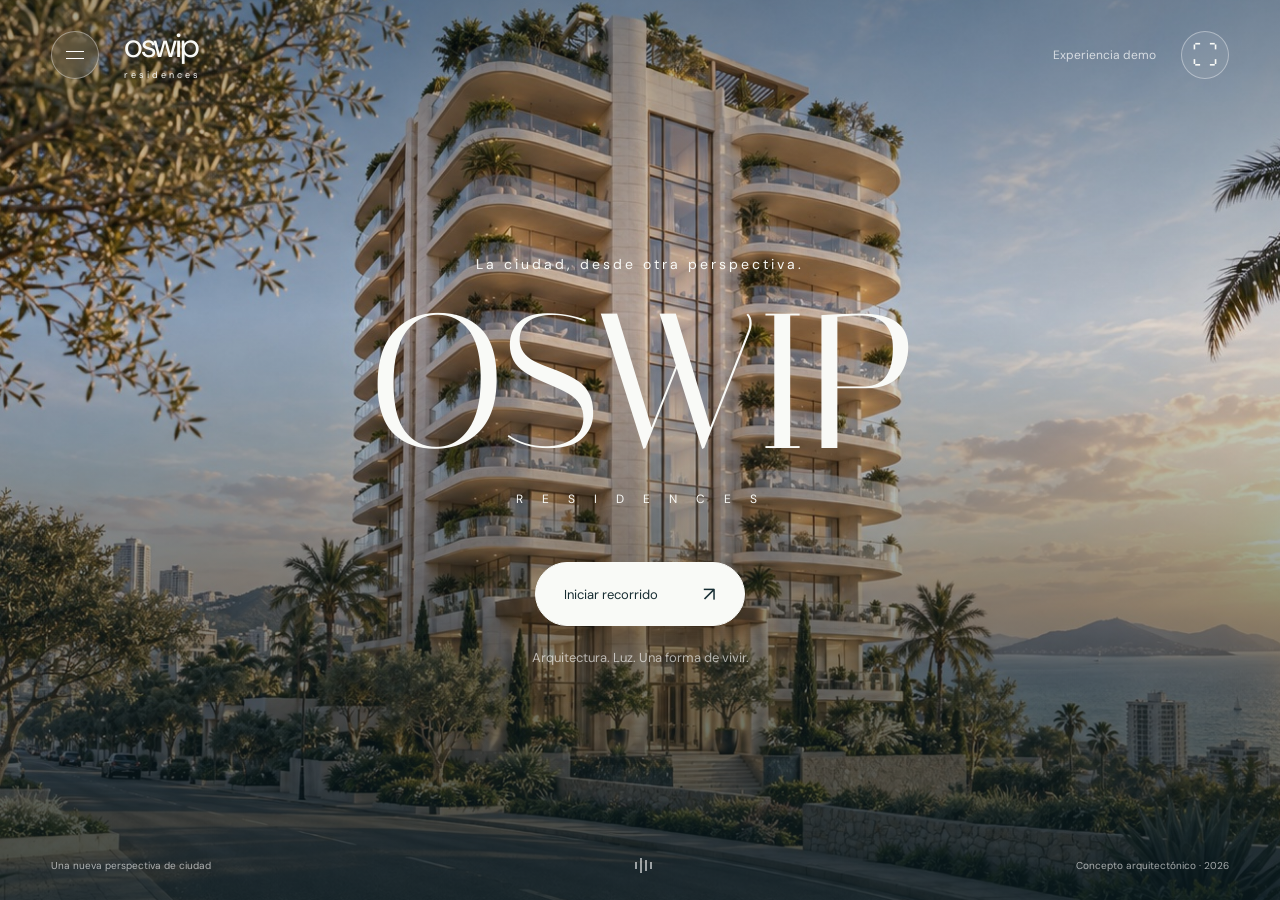
==== index.html @ 3907573b "Add interactive architectural render tour" ====
<!doctype html>
<html lang="es"><head><meta charset="utf-8"><meta name="viewport" content="width=device-width,initial-scale=1"><meta name="theme-color" content="#172d33"><meta name="description" content="OSWIP Residences. Una experiencia arquitectónica interactiva de demostración."><title>OSWIP · Residences</title><link rel="stylesheet" href="style.css"></head><body>
<div class="scene" id="scene"></div><div class="shade"></div>
<header><button class="circle" id="menuButton" aria-label="Abrir menú" aria-expanded="false"><span></span><span></span></button><a class="brand" href="#inicio">oswip<span>residences</span></a><div class="header-right"><span class="demo">Experiencia demo</span><button class="circle" id="fullscreen" aria-label="Pantalla completa">⛶</button></div></header>
<nav id="menu" hidden><button class="close" aria-label="Cerrar menú">×</button><p>Descubre otra forma de vivir</p><a href="#inicio">Inicio</a><a href="#recorrido">Recorrido con renders</a><a href="#proyecto">El proyecto</a><a href="#residencias">Residencias</a><a href="#espacios">Los espacios</a><a href="#contacto">Conversemos</a><small>OSWIP · Arquitectura que se vive.</small></nav>
<main id="content"></main>
<footer><span id="footnote">Una nueva perspectiva de ciudad</span><div class="sound"><span></span><span></span><span></span><span></span></div><span>Concepto arquitectónico · 2026</span></footer>
<dialog id="gallery"><button class="close" aria-label="Cerrar galería">×</button><img alt="Vista ampliada de arquitectura"><p></p></dialog>
<script src="app.js"></script></body></html>
---- style.css ----
@import url('https://fonts.googleapis.com/css2?family=DM+Sans:wght@400;500;600&family=Italiana&display=swap');
:root{--ink:#172d33;--white:#f9faf7;--accent:#d8e6bc}*{box-sizing:border-box}body{margin:0;color:var(--white);font-family:'DM Sans',sans-serif;background:var(--ink)}button,a,select{ -webkit-tap-highlight-color:transparent}button,a{cursor:pointer}button,input,select{font:inherit}button{color:inherit}a{color:inherit;text-decoration:none}button:focus-visible,a:focus-visible,select:focus-visible{outline:3px solid var(--accent);outline-offset:5px}.scene,.shade{position:fixed;inset:0;z-index:-2}.scene{background:url('assets/render-exterior.jpg') center 56%/cover;transition:background-image .5s;transform:scale(1.015)}.shade{z-index:-1;background:linear-gradient(180deg,rgba(10,28,33,.36),rgba(10,28,33,.12) 35%,rgba(10,28,33,.78))}header{height:110px;padding:28px 4vw;display:flex;align-items:center;gap:25px}.circle{border:1px solid #ffffff60;background:#ffffff12;backdrop-filter:blur(10px);width:48px;height:48px;border-radius:50%;display:grid;place-content:center;gap:6px;font-size:26px}.circle span{width:18px;height:1px;background:white}.brand{font-size:33px;letter-spacing:-2px;line-height:.9}.brand span{display:block;font-size:9px;letter-spacing:3px;margin-top:10px}.header-right{margin-left:auto;display:flex;gap:25px;align-items:center}.demo{font-size:12px;color:#ffffffb5}main{min-height:calc(100svh - 180px);padding:45px 8vw 65px;display:flex;flex-direction:column;justify-content:center}.intro{text-align:center;align-items:center}.intro p{font-size:14px;letter-spacing:3px}.intro h1{font-family:Italiana,Georgia,serif;font-size:clamp(80px,15vw,220px);font-weight:400;letter-spacing:-5px;margin:8px 0 12px;line-height:1}.intro .sub{font-size:12px;letter-spacing:8px;margin-bottom:55px}.pill{display:inline-flex;align-items:center;justify-content:space-between;gap:45px;border-radius:40px;padding:18px 28px;border:1px solid #ffffff80;background:transparent;color:white;font-size:13px;min-width:210px}.pill.light{background:var(--white);color:var(--ink);border-color:var(--white)}.pill b{font-size:20px;font-weight:400}.intro .caption{letter-spacing:0;font-size:13px;color:#ffffffa0;margin-top:23px}footer{height:70px;padding:0 4vw;display:flex;align-items:center;justify-content:space-between;font-size:10px;color:#ffffffa0;gap:15px}.sound{display:flex;align-items:center;gap:3px}.sound span{background:#ffffff90;width:2px;height:7px}.sound span:nth-child(2){height:15px}.sound span:nth-child(3){height:11px}nav{position:fixed;inset:0;z-index:5;background:#172d33f7;padding:10vh 12vw;backdrop-filter:blur(18px)}nav[hidden]{display:none}nav a{display:block;font:clamp(30px,5vw,65px) Italiana,Georgia,serif;margin:14px 0}nav a:hover{color:var(--accent)}nav p,nav small{color:#ffffff80;font-size:12px}nav small{display:block;margin-top:40px}.close{position:absolute;right:35px;top:25px;border:0;background:none;font-size:40px;font-weight:400}.section-title{font:400 clamp(48px,7vw,100px)/1.05 Italiana,Georgia,serif;margin:15px 0 30px;max-width:760px}.lead{font-size:15px;line-height:1.8;max-width:430px;color:#ffffffbd}.eyebrow{font-size:12px;color:var(--accent)}.split{display:grid;grid-template-columns:1.2fr 1fr;align-items:center;gap:8vw}.panel{background:#f6f8f3;color:var(--ink);padding:35px;border-radius:4px;max-width:500px}.panel h2{font:40px Italiana;margin:0 0 25px}.filters{display:flex;gap:8px;margin-bottom:25px}.filters button{padding:10px 15px;border:1px solid #172d3330;background:none;color:var(--ink);border-radius:30px;font-size:12px}.filters button.active{background:var(--ink);color:white}.unit{display:flex;justify-content:space-between;padding:15px 0;border-top:1px solid #172d3320;font-size:13px}.unit strong{font-size:25px;font-weight:400}.unit small{display:block;color:#617173;font-size:11px;margin-top:6px}.plan{height:160px;background:#e9eee4;margin-bottom:20px;display:grid;place-items:center}.plan svg{height:140px;max-width:100%;stroke:#526763;fill:none;stroke-width:3}.panel .pill{color:var(--ink);border-color:#172d3340;width:100%;margin-top:15px}.gallery-grid{display:grid;grid-template-columns:1fr 1fr;gap:20px;margin-top:20px}.photo{border:0;padding:0;position:relative;background:#172d33;text-align:left;height:310px;overflow:hidden;border-radius:3px}.photo img{width:100%;height:100%;object-fit:cover;transition:transform .6s}.photo:hover img{transform:scale(1.04)}.photo span{position:absolute;bottom:0;left:0;right:0;padding:45px 25px 22px;background:linear-gradient(transparent,#0009);font-size:16px}.photo b{float:right;font-weight:400}dialog{padding:0;border:0;background:#172d33;color:white;max-width:90vw;width:1100px}dialog::backdrop{background:#061317e8}dialog img{width:100%;max-height:80svh;object-fit:contain}dialog p{padding:0 20px}dialog .close{background:#172d33;border-radius:50%;width:46px;height:46px;line-height:40px}.contact-card{border-left:1px solid #ffffff50;padding-left:40px}.contact-card h2{font:40px Italiana}.contact-card p{line-height:1.8;color:#ffffffa0}.notice{font-size:11px!important;max-width:370px}main>section{animation:enter .7s ease}@keyframes enter{from{opacity:0;transform:translateY(12px)}to{opacity:1;transform:none}}@media(max-width:700px){header{height:95px;padding:22px;gap:16px}.brand{font-size:29px}.demo{display:none}main{padding:25px 25px 45px;min-height:calc(100svh - 165px)}.intro h1{font-size:25vw;letter-spacing:-3px}.intro .sub{letter-spacing:5px;font-size:10px}.intro p{font-size:11px;letter-spacing:1px}.split{grid-template-columns:1fr;gap:30px}.section-title{font-size:55px}.lead{font-size:13px}.panel{padding:25px;max-width:none}.gallery-grid{grid-template-columns:1fr}.photo{height:230px}footer{padding:15px 22px;font-size:9px}footer>span:last-child{max-width:120px;text-align:right}.contact-card{padding-left:20px}.circle{width:42px;height:42px}}@media(prefers-reduced-motion:reduce){*,*::before,*::after{animation:none!important;transition:none!important}}
.in-tour .shade{background:linear-gradient(180deg,#07191d85,transparent 28%,transparent 58%,#07191deb)}.in-tour .scene{transition:background-image .4s,transform .4s,background-position .4s}.in-tour main{padding:0;position:relative;min-height:calc(100svh - 180px)}.tour{min-height:calc(100svh - 180px);width:100%;position:relative;display:flex;flex-direction:column;justify-content:space-between}.tour-heading{padding:15px 4vw;pointer-events:none;text-shadow:0 2px 12px #0009}.tour-heading h1{font:48px Italiana,Georgia,serif;margin:10px 0}.tour-heading p{font-size:13px;margin:0;color:#fff}.hotspot{position:absolute;transform:translate(-50%,-50%);display:grid;justify-items:center;gap:12px;border:0;background:none;z-index:1}.hotspot>span{display:grid;place-content:center;width:56px;height:56px;background:#f9faf7e8;color:#172d33;font-size:28px;border:1px solid white;border-radius:50%;box-shadow:0 0 0 9px #ffffff28,0 4px 20px #0004}.hotspot small{font-size:12px;background:#172d33e6;padding:8px 14px;border-radius:20px;white-space:nowrap}.tour-toolbar{padding:25px 4vw 0;z-index:2;margin-top:240px}.tour-tabs{display:flex;gap:12px;justify-content:center}.tour-tabs button{position:relative;width:150px;height:80px;overflow:hidden;border:2px solid transparent;border-radius:6px;background:#172d33;padding:0}.tour-tabs button.active{border-color:var(--accent)}.tour-tabs img{width:100%;height:100%;object-fit:cover;opacity:.65}.tour-tabs span{position:absolute;inset:auto 0 8px;font-size:11px;text-shadow:0 1px 5px black}.tour-controls{display:flex;justify-content:center;align-items:center;gap:15px;margin-top:20px}.tour-controls button{width:36px;height:36px;border:1px solid #ffffff60;background:#172d3380;border-radius:50%;font-size:20px}.tour-controls span{font-size:11px;min-width:32px;text-align:center}.tour-toolbar>p{text-align:center;font-size:10px;color:#ffffffa0}.in-tour footer{height:60px}@media(max-width:700px){.tour-heading{padding:10px 24px}.tour-heading h1{font-size:35px}.tour-heading p{font-size:11px;max-width:270px}.tour-tabs{gap:8px}.tour-tabs button{width:100px;height:64px}.tour-tabs span{font-size:10px}.tour-toolbar{padding:20px 18px 0;margin-top:290px}.hotspot>span{width:46px;height:46px}.hotspot small{font-size:10px}.in-tour .scene{background-size:auto 100%}.tour{min-height:calc(100svh - 160px)}}
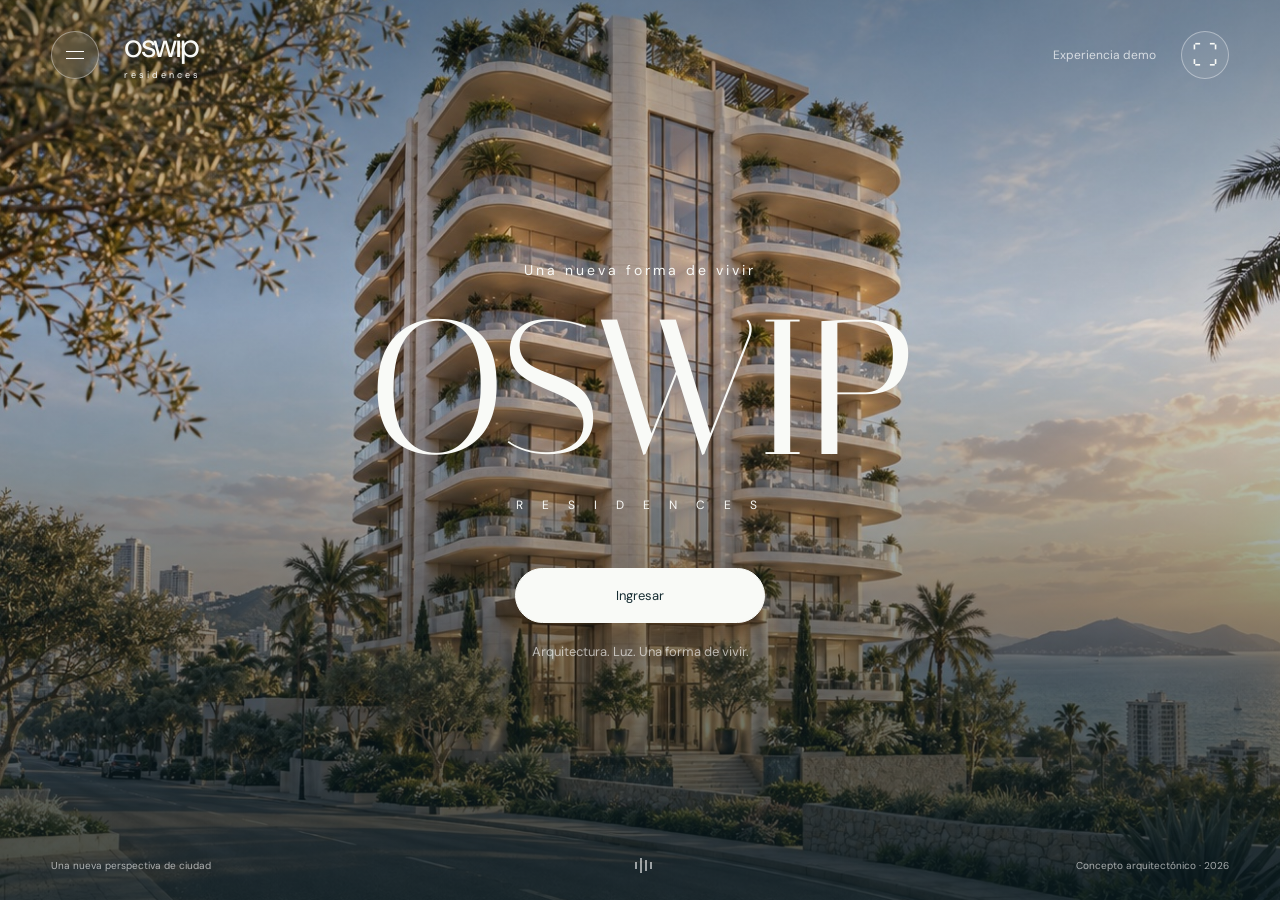
==== commit 9e69baf4: "Restore entry screen and add true spherical 360 point tour" ====
--- a/index.html
+++ b/index.html
@@ -1,9 +1,9 @@
 <!doctype html>
-<html lang="es"><head><meta charset="utf-8"><meta name="viewport" content="width=device-width,initial-scale=1"><meta name="theme-color" content="#172d33"><meta name="description" content="OSWIP Residences. Una experiencia arquitectónica interactiva de demostración."><title>OSWIP · Residences</title><link rel="stylesheet" href="style.css"></head><body>
+<html lang="es"><head><meta charset="utf-8"><meta name="viewport" content="width=device-width,initial-scale=1"><meta name="theme-color" content="#172d33"><meta name="description" content="OSWIP Residences. Una experiencia arquitectónica interactiva de demostración."><title>OSWIP · Residences</title><link rel="stylesheet" href="vendor/pannellum.css"><link rel="stylesheet" href="style.css?v=sphere-tour-4"></head><body>
 <div class="scene" id="scene"></div><div class="shade"></div>
 <header><button class="circle" id="menuButton" aria-label="Abrir menú" aria-expanded="false"><span></span><span></span></button><a class="brand" href="#inicio">oswip<span>residences</span></a><div class="header-right"><span class="demo">Experiencia demo</span><button class="circle" id="fullscreen" aria-label="Pantalla completa">⛶</button></div></header>
 <nav id="menu" hidden><button class="close" aria-label="Cerrar menú">×</button><p>Descubre otra forma de vivir</p><a href="#inicio">Inicio</a><a href="#recorrido">Recorrido con renders</a><a href="#proyecto">El proyecto</a><a href="#residencias">Residencias</a><a href="#espacios">Los espacios</a><a href="#contacto">Conversemos</a><small>OSWIP · Arquitectura que se vive.</small></nav>
 <main id="content"></main>
 <footer><span id="footnote">Una nueva perspectiva de ciudad</span><div class="sound"><span></span><span></span><span></span><span></span></div><span>Concepto arquitectónico · 2026</span></footer>
 <dialog id="gallery"><button class="close" aria-label="Cerrar galería">×</button><img alt="Vista ampliada de arquitectura"><p></p></dialog>
-<script src="app.js"></script></body></html>
+<script src="vendor/pannellum.js"></script><script src="app.js?v=sphere-tour-4"></script></body></html>
--- a/vendor/pannellum.css
+++ b/vendor/pannellum.css
@@ -0,0 +1,2 @@
+/* Pannellum 2.5.7, https://github.com/mpetroff/pannellum */
+.pnlm-container{margin:0;padding:0;overflow:hidden;position:relative;cursor:default;width:100%;height:100%;font-family:Helvetica,"Nimbus Sans L","Liberation Sans",Arial,sans-serif;background:#f4f4f4 url('data:image/svg+xml,%3Csvg%20xmlns%3D%22http%3A%2F%2Fwww.w3.org%2F2000%2Fsvg%22%20width%3D%2267%22%20height%3D%22100%22%20viewBox%3D%220%200%2067%20100%22%3E%0A%3Cpath%20stroke%3D%22%23ccc%22%20fill%3D%22none%22%20d%3D%22M33.5%2C50%2C0%2C63%2C33.5%2C75%2C67%2C63%2C33.5%2C50m-33.5-50%2C67%2C25m-0.5%2C0%2C0%2C75m-66.5-75%2C67-25m-33.5%2C75%2C0%2C25m0-100%2C0%2C50%22%2F%3E%0A%3C%2Fsvg%3E%0A') repeat;-webkit-user-select:none;-khtml-user-select:none;-moz-user-select:none;-o-user-select:none;-ms-user-select:none;user-select:none;outline:0;line-height:1.4;contain:content}.pnlm-container *{box-sizing:content-box}.pnlm-ui{position:absolute;width:100%;height:100%;z-index:1}.pnlm-grab{cursor:grab;cursor:url('data:image/svg+xml,%3Csvg%20xmlns%3D%22http%3A%2F%2Fwww.w3.org%2F2000%2Fsvg%22%20height%3D%2226%22%20width%3D%2226%22%3E%0A%3Cpath%20stroke%3D%22%23000%22%20stroke-width%3D%221px%22%20fill%3D%22%23fff%22%20d%3D%22m15.3%2020.5s6.38-6.73%204.64-8.24-3.47%201.01-3.47%201.01%203.61-5.72%201.41-6.49c-2.2-0.769-3.33%204.36-3.33%204.36s0.873-5.76-1.06-5.76-1.58%205.39-1.58%205.39-0.574-4.59-2.18-4.12c-1.61%200.468-0.572%205.51-0.572%205.51s-1.58-4.89-2.93-3.79c-1.35%201.11%200.258%205.25%200.572%206.62%200.836%202.43%202.03%202.94%202.17%205.55%22%2F%3E%0A%3C%2Fsvg%3E%0A') 12 8,default}.pnlm-grabbing{cursor:grabbing;cursor:url('data:image/svg+xml,%3Csvg%20xmlns%3D%22http%3A%2F%2Fwww.w3.org%2F2000%2Fsvg%22%20height%3D%2226%22%20width%3D%2226%22%3E%0A%3Cpath%20stroke%3D%22%23000%22%20stroke-width%3D%221px%22%20fill%3D%22%23fff%22%20d%3D%22m15.3%2020.5s5.07-5.29%203.77-6.74c-1.31-1.45-2.53%200.14-2.53%200.14s2.74-3.29%200.535-4.06c-2.2-0.769-2.52%201.3-2.52%201.3s0.81-2.13-1.12-2.13-1.52%201.77-1.52%201.77-0.261-1.59-1.87-1.12c-1.61%200.468-0.874%202.17-0.874%202.17s-0.651-1.55-2-0.445c-1.35%201.11-0.68%202.25-0.365%203.62%200.836%202.43%202.03%202.94%202.17%205.55%22%2F%3E%0A%3C%2Fsvg%3E%0A') 12 8,default}.pnlm-sprite{background-image:url('data:image/svg+xml,%3Csvg%20xmlns%3D%22http%3A%2F%2Fwww.w3.org%2F2000%2Fsvg%22%20width%3D%2226%22%20height%3D%22208%22%3E%0A%3Ccircle%20fill-opacity%3D%22.78%22%20cy%3D%22117%22%20cx%3D%2213%22%20r%3D%2211%22%20fill%3D%22%23fff%22%2F%3E%0A%3Ccircle%20fill-opacity%3D%22.78%22%20cy%3D%22143%22%20cx%3D%2213%22%20r%3D%2211%22%20fill%3D%22%23fff%22%2F%3E%0A%3Ccircle%20cy%3D%22169%22%20cx%3D%2213%22%20r%3D%227%22%20fill%3D%22none%22%20stroke%3D%22%23000%22%20stroke-width%3D%222%22%2F%3E%0A%3Ccircle%20cy%3D%22195%22%20cx%3D%2213%22%20r%3D%227%22%20fill%3D%22none%22%20stroke%3D%22%23000%22%20stroke-width%3D%222%22%2F%3E%0A%3Ccircle%20cx%3D%2213%22%20cy%3D%22195%22%20r%3D%222.5%22%2F%3E%0A%3Cpath%20d%3D%22m5%2083v6h2v-4h4v-2zm10%200v2h4v4h2v-6zm-5%205v6h6v-6zm-5%205v6h6v-2h-4v-4zm14%200v4h-4v2h6v-6z%22%2F%3E%0A%3Cpath%20d%3D%22m13%20110a7%207%200%200%200%20-7%207%207%207%200%200%200%207%207%207%207%200%200%200%207%20-7%207%207%200%200%200%20-7%20-7zm-1%203h2v2h-2zm0%203h2v5h-2z%22%2F%3E%0A%3Cpath%20d%3D%22m5%2057v6h2v-4h4v-2zm10%200v2h4v4h2v-6zm-10%2010v6h6v-2h-4v-4zm14%200v4h-4v2h6v-6z%22%2F%3E%0A%3Cpath%20d%3D%22m17%2038v2h-8v-2z%22%2F%3E%0A%3Cpath%20d%3D%22m12%209v3h-3v2h3v3h2v-3h3v-2h-3v-3z%22%2F%3E%0A%3Cpath%20d%3D%22m13%20136-6.125%206.125h4.375v7.875h3.5v-7.875h4.375z%22%2F%3E%0A%3Cpath%20d%3D%22m10.428%20173.33v-5.77l5-2.89v5.77zm1-1.73%203-1.73-3.001-1.74z%22%2F%3E%0A%3C%2Fsvg%3E%0A')}.pnlm-container:-moz-full-screen{height:100%!important;width:100%!important;position:static!important}.pnlm-container:-webkit-full-screen{height:100%!important;width:100%!important;position:static!important}.pnlm-container:-ms-fullscreen{height:100%!important;width:100%!important;position:static!important}.pnlm-container:fullscreen{height:100%!important;width:100%!important;position:static!important}.pnlm-render-container{cursor:inherit;position:absolute;height:100%;width:100%}.pnlm-controls{margin-top:4px;background-color:#fff;border:1px solid #999;border-color:rgba(0,0,0,0.4);border-radius:3px;cursor:pointer;z-index:2;-webkit-transform:translateZ(9999px);transform:translateZ(9999px)}.pnlm-control:hover{background-color:#f8f8f8}.pnlm-controls-container{position:absolute;top:0;left:4px;z-index:1}.pnlm-zoom-controls{width:26px;height:52px}.pnlm-zoom-in{width:100%;height:50%;position:absolute;top:0;border-radius:3px 3px 0 0}.pnlm-zoom-out{width:100%;height:50%;position:absolute;bottom:0;background-position:0 -26px;border-top:1px solid #ddd;border-top-color:rgba(0,0,0,0.10);border-radius:0 0 3px 3px}.pnlm-fullscreen-toggle-button,.pnlm-orientation-button,.pnlm-hot-spot-debug-indicator{width:26px;height:26px}.pnlm-hot-spot-debug-indicator{position:absolute;top:50%;left:50%;width:26px;height:26px;margin:-13px 0 0 -13px;background-color:rgba(255,255,255,0.5);border-radius:13px;display:none}.pnlm-orientation-button-inactive{background-position:0 -156px}.pnlm-orientation-button-active{background-position:0 -182px}.pnlm-fullscreen-toggle-button-inactive{background-position:0 -52px}.pnlm-fullscreen-toggle-button-active{background-position:0 -78px}.pnlm-panorama-info{position:absolute;bottom:4px;background-color:rgba(0,0,0,0.7);border-radius:0 3px 3px 0;padding-right:10px;color:#fff;text-align:left;display:none;z-index:2;-webkit-transform:translateZ(9999px);transform:translateZ(9999px)}.pnlm-title-box{position:relative;font-size:20px;display:table;padding-left:5px;margin-bottom:3px}.pnlm-author-box{position:relative;font-size:12px;display:table;padding-left:5px}.pnlm-load-box{position:absolute;top:50%;left:50%;width:200px;height:150px;margin:-75px 0 0 -100px;background-color:rgba(0,0,0,0.7);border-radius:3px;text-align:center;font-size:20px;display:none;color:#fff}.pnlm-load-box p{margin:20px 0}.pnlm-lbox{position:absolute;top:50%;left:50%;width:20px;height:20px;margin:-10px 0 0 -10px;display:none}.pnlm-loading{animation-duration:1.5s;-webkit-animation-duration:1.5s;animation-name:pnlm-mv;-webkit-animation-name:pnlm-mv;animation-iteration-count:infinite;-webkit-animation-iteration-count:infinite;animation-timing-function:linear;-webkit-animation-timing-function:linear;height:10px;width:10px;background-color:#fff;position:relative}@keyframes pnlm-mv{from{left:0;top:0}25%{left:10px;top:0}50%{left:10px;top:10px}75%{left:0;top:10px}to{left:0;top:0}}@-webkit-keyframes pnlm-mv{from{left:0;top:0}25%{left:10px;top:0}50%{left:10px;top:10px}75%{left:0;top:10px}to{left:0;top:0}}.pnlm-load-button{position:absolute;top:50%;left:50%;width:200px;height:100px;margin:-50px 0 0 -100px;background-color:rgba(0,0,0,.7);border-radius:3px;text-align:center;font-size:20px;display:table;color:#fff;cursor:pointer}.pnlm-load-button:hover{background-color:rgba(0,0,0,.8)}.pnlm-load-button p{display:table-cell;vertical-align:middle}.pnlm-info-box{font-size:15px;position:absolute;top:50%;left:50%;width:200px;height:150px;margin:-75px 0 0 -100px;background-color:#000;border-radius:3px;display:table;text-align:center;color:#fff;table-layout:fixed}.pnlm-info-box a,.pnlm-author-box a{color:#fff;word-wrap:break-word;overflow-wrap:break-word}.pnlm-info-box p{display:table-cell;vertical-align:middle;padding:0 5px 0 5px}.pnlm-error-msg{display:none}.pnlm-about-msg{font-size:11px;line-height:11px;color:#fff;padding:5px 8px 5px 8px;background:rgba(0,0,0,0.7);border-radius:3px;position:absolute;top:50px;left:50px;display:none;opacity:0;-moz-transition:opacity .3s ease-in-out;-webkit-transition:opacity .3s ease-in-out;-o-transition:opacity .3s ease-in-out;-ms-transition:opacity .3s ease-in-out;transition:opacity .3s ease-in-out;z-index:1}.pnlm-about-msg a:link,.pnlm-about-msg a:visited{color:#fff}.pnlm-about-msg a:hover,.pnlm-about-msg a:active{color:#eee}.pnlm-hotspot-base{position:absolute;visibility:hidden;cursor:default;vertical-align:middle;top:0;z-index:1}.pnlm-hotspot{height:26px;width:26px;border-radius:13px}.pnlm-hotspot:hover{background-color:rgba(255,255,255,0.2)}.pnlm-hotspot.pnlm-info{background-position:0 -104px}.pnlm-hotspot.pnlm-scene{background-position:0 -130px}div.pnlm-tooltip span{visibility:hidden;position:absolute;border-radius:3px;background-color:rgba(0,0,0,0.7);color:#fff;text-align:center;max-width:200px;padding:5px 10px;margin-left:-220px;cursor:default}div.pnlm-tooltip:hover span{visibility:visible}div.pnlm-tooltip:hover span:after{content:'';position:absolute;width:0;height:0;border-width:10px;border-style:solid;border-color:rgba(0,0,0,0.7) transparent transparent transparent;bottom:-20px;left:-10px;margin:0 50%}.pnlm-compass{position:absolute;width:50px;height:50px;right:4px;bottom:4px;border-radius:25px;background-image:url('data:image/svg+xml,%3Csvg%20xmlns%3D%22http%3A%2F%2Fwww.w3.org%2F2000%2Fsvg%22%20height%3D%2250%22%20width%3D%2250%22%3E%0A%3Cpath%20d%3D%22m24.5078%206-3.2578%2018h7.5l-3.25781-18h-0.984376zm-3.2578%2020%203.2578%2018h0.9844l3.2578-18h-7.5zm1.19531%200.9941h5.10938l-2.5547%2014.1075-2.5547-14.1075z%22%2F%3E%0A%3C%2Fsvg%3E%0A');cursor:default;display:none}.pnlm-world{position:absolute;left:50%;top:50%}.pnlm-face{position:absolute;-webkit-transform-origin:0 0;transform-origin:0 0}.pnlm-dragfix,.pnlm-preview-img{position:absolute;height:100%;width:100%}.pnlm-preview-img{background-size:cover;background-position:center}.pnlm-lbar{width:150px;margin:0 auto;border:#fff 1px solid;height:6px}.pnlm-lbar-fill{background:#fff;height:100%;width:0}.pnlm-lmsg{font-size:12px}.pnlm-fade-img{position:absolute;top:0;left:0}.pnlm-pointer{cursor:pointer}
--- a/style.css
+++ b/style.css
@@ -1,3 +1,8 @@
 @import url('https://fonts.googleapis.com/css2?family=DM+Sans:wght@400;500;600&family=Italiana&display=swap');
 :root{--ink:#172d33;--white:#f9faf7;--accent:#d8e6bc}*{box-sizing:border-box}body{margin:0;color:var(--white);font-family:'DM Sans',sans-serif;background:var(--ink)}button,a,select{ -webkit-tap-highlight-color:transparent}button,a{cursor:pointer}button,input,select{font:inherit}button{color:inherit}a{color:inherit;text-decoration:none}button:focus-visible,a:focus-visible,select:focus-visible{outline:3px solid var(--accent);outline-offset:5px}.scene,.shade{position:fixed;inset:0;z-index:-2}.scene{background:url('assets/render-exterior.jpg') center 56%/cover;transition:background-image .5s;transform:scale(1.015)}.shade{z-index:-1;background:linear-gradient(180deg,rgba(10,28,33,.36),rgba(10,28,33,.12) 35%,rgba(10,28,33,.78))}header{height:110px;padding:28px 4vw;display:flex;align-items:center;gap:25px}.circle{border:1px solid #ffffff60;background:#ffffff12;backdrop-filter:blur(10px);width:48px;height:48px;border-radius:50%;display:grid;place-content:center;gap:6px;font-size:26px}.circle span{width:18px;height:1px;background:white}.brand{font-size:33px;letter-spacing:-2px;line-height:.9}.brand span{display:block;font-size:9px;letter-spacing:3px;margin-top:10px}.header-right{margin-left:auto;display:flex;gap:25px;align-items:center}.demo{font-size:12px;color:#ffffffb5}main{min-height:calc(100svh - 180px);padding:45px 8vw 65px;display:flex;flex-direction:column;justify-content:center}.intro{text-align:center;align-items:center}.intro p{font-size:14px;letter-spacing:3px}.intro h1{font-family:Italiana,Georgia,serif;font-size:clamp(80px,15vw,220px);font-weight:400;letter-spacing:-5px;margin:8px 0 12px;line-height:1}.intro .sub{font-size:12px;letter-spacing:8px;margin-bottom:55px}.pill{display:inline-flex;align-items:center;justify-content:space-between;gap:45px;border-radius:40px;padding:18px 28px;border:1px solid #ffffff80;background:transparent;color:white;font-size:13px;min-width:210px}.pill.light{background:var(--white);color:var(--ink);border-color:var(--white)}.pill b{font-size:20px;font-weight:400}.intro .caption{letter-spacing:0;font-size:13px;color:#ffffffa0;margin-top:23px}footer{height:70px;padding:0 4vw;display:flex;align-items:center;justify-content:space-between;font-size:10px;color:#ffffffa0;gap:15px}.sound{display:flex;align-items:center;gap:3px}.sound span{background:#ffffff90;width:2px;height:7px}.sound span:nth-child(2){height:15px}.sound span:nth-child(3){height:11px}nav{position:fixed;inset:0;z-index:5;background:#172d33f7;padding:10vh 12vw;backdrop-filter:blur(18px)}nav[hidden]{display:none}nav a{display:block;font:clamp(30px,5vw,65px) Italiana,Georgia,serif;margin:14px 0}nav a:hover{color:var(--accent)}nav p,nav small{color:#ffffff80;font-size:12px}nav small{display:block;margin-top:40px}.close{position:absolute;right:35px;top:25px;border:0;background:none;font-size:40px;font-weight:400}.section-title{font:400 clamp(48px,7vw,100px)/1.05 Italiana,Georgia,serif;margin:15px 0 30px;max-width:760px}.lead{font-size:15px;line-height:1.8;max-width:430px;color:#ffffffbd}.eyebrow{font-size:12px;color:var(--accent)}.split{display:grid;grid-template-columns:1.2fr 1fr;align-items:center;gap:8vw}.panel{background:#f6f8f3;color:var(--ink);padding:35px;border-radius:4px;max-width:500px}.panel h2{font:40px Italiana;margin:0 0 25px}.filters{display:flex;gap:8px;margin-bottom:25px}.filters button{padding:10px 15px;border:1px solid #172d3330;background:none;color:var(--ink);border-radius:30px;font-size:12px}.filters button.active{background:var(--ink);color:white}.unit{display:flex;justify-content:space-between;padding:15px 0;border-top:1px solid #172d3320;font-size:13px}.unit strong{font-size:25px;font-weight:400}.unit small{display:block;color:#617173;font-size:11px;margin-top:6px}.plan{height:160px;background:#e9eee4;margin-bottom:20px;display:grid;place-items:center}.plan svg{height:140px;max-width:100%;stroke:#526763;fill:none;stroke-width:3}.panel .pill{color:var(--ink);border-color:#172d3340;width:100%;margin-top:15px}.gallery-grid{display:grid;grid-template-columns:1fr 1fr;gap:20px;margin-top:20px}.photo{border:0;padding:0;position:relative;background:#172d33;text-align:left;height:310px;overflow:hidden;border-radius:3px}.photo img{width:100%;height:100%;object-fit:cover;transition:transform .6s}.photo:hover img{transform:scale(1.04)}.photo span{position:absolute;bottom:0;left:0;right:0;padding:45px 25px 22px;background:linear-gradient(transparent,#0009);font-size:16px}.photo b{float:right;font-weight:400}dialog{padding:0;border:0;background:#172d33;color:white;max-width:90vw;width:1100px}dialog::backdrop{background:#061317e8}dialog img{width:100%;max-height:80svh;object-fit:contain}dialog p{padding:0 20px}dialog .close{background:#172d33;border-radius:50%;width:46px;height:46px;line-height:40px}.contact-card{border-left:1px solid #ffffff50;padding-left:40px}.contact-card h2{font:40px Italiana}.contact-card p{line-height:1.8;color:#ffffffa0}.notice{font-size:11px!important;max-width:370px}main>section{animation:enter .7s ease}@keyframes enter{from{opacity:0;transform:translateY(12px)}to{opacity:1;transform:none}}@media(max-width:700px){header{height:95px;padding:22px;gap:16px}.brand{font-size:29px}.demo{display:none}main{padding:25px 25px 45px;min-height:calc(100svh - 165px)}.intro h1{font-size:25vw;letter-spacing:-3px}.intro .sub{letter-spacing:5px;font-size:10px}.intro p{font-size:11px;letter-spacing:1px}.split{grid-template-columns:1fr;gap:30px}.section-title{font-size:55px}.lead{font-size:13px}.panel{padding:25px;max-width:none}.gallery-grid{grid-template-columns:1fr}.photo{height:230px}footer{padding:15px 22px;font-size:9px}footer>span:last-child{max-width:120px;text-align:right}.contact-card{padding-left:20px}.circle{width:42px;height:42px}}@media(prefers-reduced-motion:reduce){*,*::before,*::after{animation:none!important;transition:none!important}}
 .in-tour .shade{background:linear-gradient(180deg,#07191d85,transparent 28%,transparent 58%,#07191deb)}.in-tour .scene{transition:background-image .4s,transform .4s,background-position .4s}.in-tour main{padding:0;position:relative;min-height:calc(100svh - 180px)}.tour{min-height:calc(100svh - 180px);width:100%;position:relative;display:flex;flex-direction:column;justify-content:space-between}.tour-heading{padding:15px 4vw;pointer-events:none;text-shadow:0 2px 12px #0009}.tour-heading h1{font:48px Italiana,Georgia,serif;margin:10px 0}.tour-heading p{font-size:13px;margin:0;color:#fff}.hotspot{position:absolute;transform:translate(-50%,-50%);display:grid;justify-items:center;gap:12px;border:0;background:none;z-index:1}.hotspot>span{display:grid;place-content:center;width:56px;height:56px;background:#f9faf7e8;color:#172d33;font-size:28px;border:1px solid white;border-radius:50%;box-shadow:0 0 0 9px #ffffff28,0 4px 20px #0004}.hotspot small{font-size:12px;background:#172d33e6;padding:8px 14px;border-radius:20px;white-space:nowrap}.tour-toolbar{padding:25px 4vw 0;z-index:2;margin-top:240px}.tour-tabs{display:flex;gap:12px;justify-content:center}.tour-tabs button{position:relative;width:150px;height:80px;overflow:hidden;border:2px solid transparent;border-radius:6px;background:#172d33;padding:0}.tour-tabs button.active{border-color:var(--accent)}.tour-tabs img{width:100%;height:100%;object-fit:cover;opacity:.65}.tour-tabs span{position:absolute;inset:auto 0 8px;font-size:11px;text-shadow:0 1px 5px black}.tour-controls{display:flex;justify-content:center;align-items:center;gap:15px;margin-top:20px}.tour-controls button{width:36px;height:36px;border:1px solid #ffffff60;background:#172d3380;border-radius:50%;font-size:20px}.tour-controls span{font-size:11px;min-width:32px;text-align:center}.tour-toolbar>p{text-align:center;font-size:10px;color:#ffffffa0}.in-tour footer{height:60px}@media(max-width:700px){.tour-heading{padding:10px 24px}.tour-heading h1{font-size:35px}.tour-heading p{font-size:11px;max-width:270px}.tour-tabs{gap:8px}.tour-tabs button{width:100px;height:64px}.tour-tabs span{font-size:10px}.tour-toolbar{padding:20px 18px 0;margin-top:290px}.hotspot>span{width:46px;height:46px}.hotspot small{font-size:10px}.in-tour .scene{background-size:auto 100%}.tour{min-height:calc(100svh - 160px)}}
+/* Point navigation: scene and markers share camera coordinates. */
+.in-tour{overflow:hidden}.in-tour header{position:relative;z-index:3;pointer-events:none}.in-tour header>*{pointer-events:auto}.in-tour footer,.in-tour>.scene,.in-tour>.shade{display:none}.in-tour main{min-height:0;height:calc(100svh - 110px);position:static}.game-tour{position:static;min-height:0;height:100%;animation:none}.tour-viewport{position:fixed;inset:0;overflow:hidden;touch-action:none;cursor:grab;background:#172d33}.tour-viewport:active{cursor:grabbing}.tour-world{position:absolute;inset:0;background-size:cover;background-position:center;transform:scale(1.18);transition:transform .12s ease-out,opacity .18s;will-change:transform}.tour-world::before{content:'';position:absolute;inset:0;background:linear-gradient(#07191d7d,transparent 35%,transparent 65%,#07191db8);pointer-events:none}.tour-viewport.walking .tour-world{opacity:.3;transform:scale(1.32)!important}.tour-heading{position:relative;z-index:1;max-width:650px;padding-top:12px}.tour-heading h1{font-size:40px}.tour-heading #tour-status{font-size:12px;line-height:1.5;max-width:400px}.walk-point{position:absolute;transform:translate(-50%,-50%);background:none;border:0;display:grid;justify-items:center;gap:4px;min-width:70px;min-height:60px;cursor:pointer}.walk-point>span{display:grid;place-items:center;background:#f9faf7ed;color:#172d33;width:56px;height:38px;border-radius:50%;border:2px solid white;box-shadow:0 0 0 7px #fff3,0 8px 20px #0005;font-size:25px;transform:perspective(150px) rotateX(30deg)}.walk-point small{background:#172d33e8;color:#fff;border-radius:20px;padding:7px 12px;white-space:nowrap;font-size:10px}.back-point>span{background:#172d33cf;color:white}.tour-hud{position:fixed;z-index:2;bottom:max(20px,env(safe-area-inset-bottom));left:50%;transform:translateX(-50%);width:max-content;max-width:95vw;text-align:center}.route-map{display:flex;align-items:flex-start;justify-content:center;gap:28px;padding:15px 25px;background:#172d33d9;backdrop-filter:blur(12px);border:1px solid #ffffff30;border-radius:18px}.route-map button{position:relative;background:none;border:0;display:grid;justify-items:center;gap:8px;color:#c9d2d4;padding:0;min-width:75px;min-height:44px}.route-map button:not(:last-child)::after{content:'';position:absolute;width:60px;top:15px;left:calc(50% + 20px);height:1px;background:#ffffff50}.route-map button>span{display:grid;place-content:center;border:1px solid #fff6;border-radius:50%;width:30px;height:30px;font-size:12px}.route-map button.active{color:white}.route-map button.active>span{background:#d8e6bc;color:#172d33;border-color:#d8e6bc}.route-map small{font-size:10px}.movement{display:flex;align-items:center;justify-content:center;gap:8px;margin:14px 0}.movement button{background:#172d33e0;border:1px solid #fff6;border-radius:14px;min-width:48px;height:48px;font-size:24px;display:grid;place-content:center;gap:1px}.movement button[data-move]{min-width:70px}.movement button small{font-size:9px}.movement button:disabled{opacity:.35;cursor:default}.tour-help{font-size:11px;line-height:1.8;margin:6px 0 0;text-shadow:0 2px 6px black}.tour-help span{display:block;color:#ffffffb0;font-size:10px}.tour-disclaimer{display:block;font-size:9px;color:#ffffff90;margin-top:4px}@media(max-width:700px){.in-tour main{height:calc(100svh - 95px)}.tour-heading h1{font-size:32px}.tour-heading #tour-status{font-size:10px;max-width:280px}.route-map{gap:12px;padding:12px 15px}.route-map button{min-width:80px}.route-map button:not(:last-child)::after{width:48px}.tour-hud{bottom:max(14px,env(safe-area-inset-bottom))}.movement{margin:10px 0}.tour-help span{display:none}.walk-point>span{width:48px;height:34px}.walk-point small{font-size:9px}.tour-world{background-size:auto 100%}}
+/* Full sphere panorama viewer; existing home remains independent. */
+.in-tour main{height:calc(100svh - 110px)}.sphere-tour{position:static;min-height:0;height:100%;animation:none}.sphere-tour #panorama{position:fixed;inset:0;z-index:0;background:#172d33}.sphere-tour .tour-heading{pointer-events:none;max-width:550px}.sphere-tour .tour-heading .back-home{pointer-events:auto;display:inline-block;padding:8px 16px;background:#172d33d9;border:1px solid #ffffff50;border-radius:30px;font-size:12px;margin:0 14px 10px 0}.sphere-tour .tour-heading h1{margin:6px 0 12px}.sphere-tour .tour-heading #tour-status{padding:8px 12px;display:inline-block;background:#172d33c9;border-radius:8px}.sphere-point-host{width:60px;height:65px;cursor:pointer;display:grid;justify-items:center;gap:5px}.sphere-dot{display:grid;place-content:center;width:48px;height:35px;border:2px solid white;border-radius:50%;color:#172d33;background:#f9faf7eb;box-shadow:0 0 0 7px #ffffff35,0 5px 15px #0004;font-size:16px}.sphere-label{font:11px 'DM Sans',sans-serif;white-space:nowrap;padding:6px 12px;border-radius:20px;background:#172d33e8;color:white}.sphere-point-host:focus-visible{outline:3px solid #d8e6bc;outline-offset:8px}.pnlm-dragfix,.pnlm-render-container{cursor:grab}.pnlm-dragfix:active{cursor:grabbing}.sphere-tour .tour-help{background:#172d33b8;padding:8px 12px;border-radius:20px}.sphere-tour .tour-hud{pointer-events:none}.sphere-tour .route-map{pointer-events:auto}.intro .pill{justify-content:center;min-width:250px}.intro .caption{margin-top:20px}@media(max-width:700px){.sphere-tour .tour-help{font-size:10px;max-width:340px}.sphere-tour .tour-heading h1{font-size:30px}.sphere-tour .tour-heading .back-home{font-size:11px}.in-tour main{height:calc(100svh - 95px)}}
+.sphere-tour::before{content:'';position:fixed;inset:0;z-index:1;pointer-events:none;background:linear-gradient(180deg,#07191d85,transparent 35%,transparent 70%,#07191d55)}.sphere-tour .tour-heading{z-index:2}
